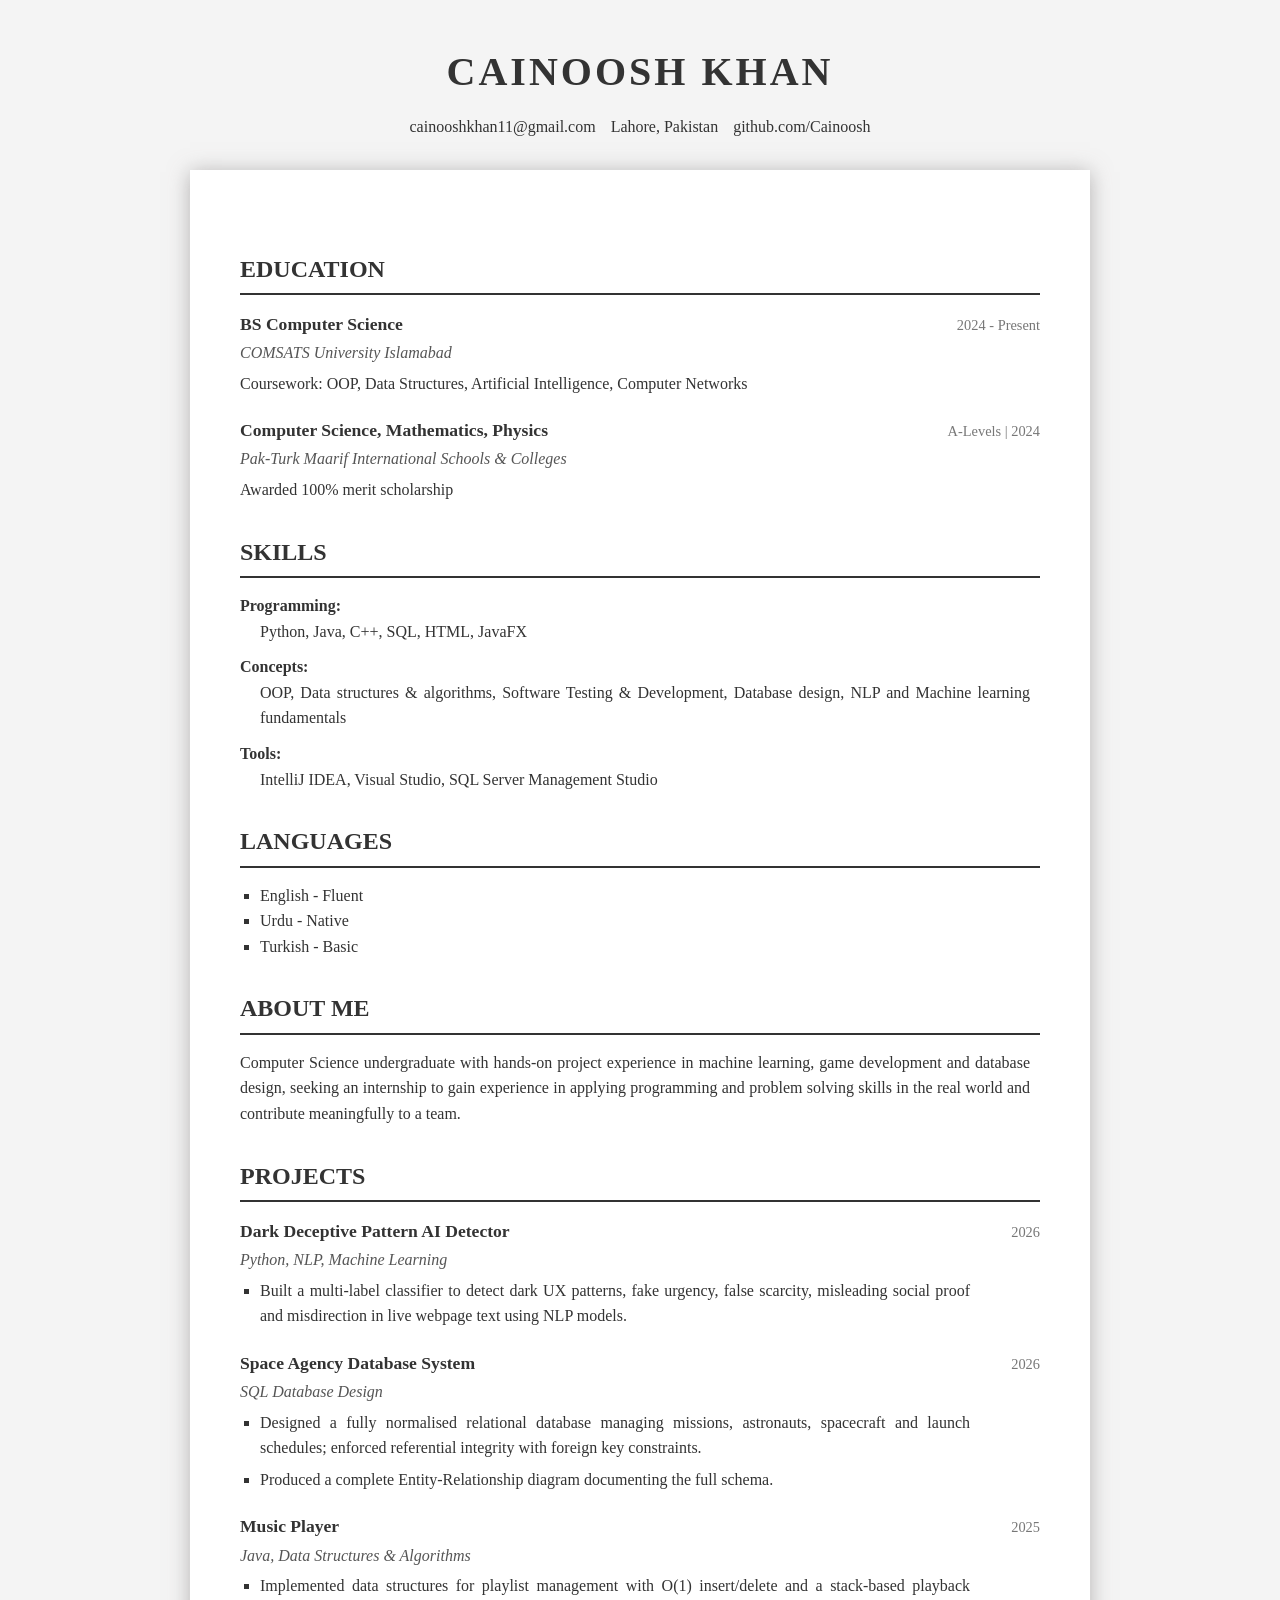
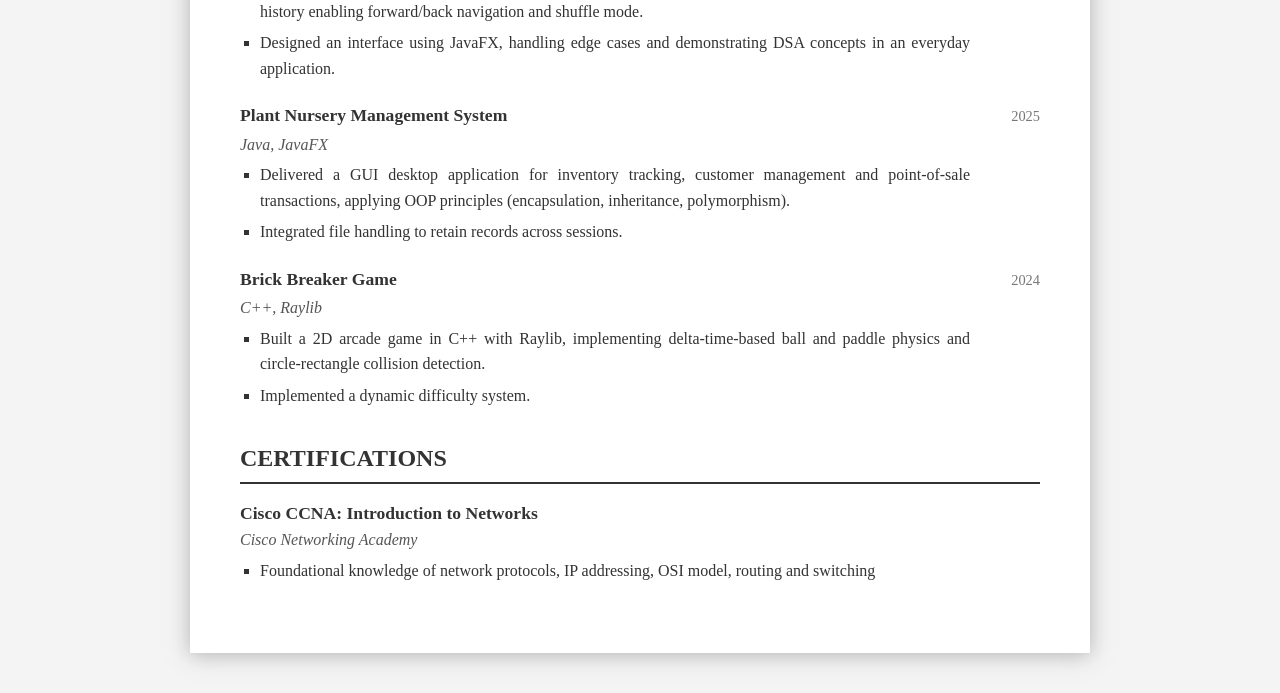
==== Assignment 1/cv.html @ 8eba665d "Add files via upload" ====
<!doctype html>
<html lang="en">
  <head>
    <meta charset="UTF-8" />
    <meta name="viewport" content="width=device-width, initial-scale=1.0" />
    <title>CV</title>
    <link rel="stylesheet" href="style.css" />
  </head>
  <body>
    <div class="header">
      <h1>Cainoosh Khan</h1>
      <ul class="contact">
        <li>
          <a href="mailto:cainooshkhan11@gmail.com">cainooshkhan11@gmail.com</a>
        </li>
        <li>Lahore, Pakistan</li>
        <li><a href="https://github.com/Cainoosh">github.com/Cainoosh</a></li>
      </ul>
    </div>

    <div class="main">
      <section class="education">
        <h2 class="section-title">EDUCATION</h2>
        <div class="edu-item">
          <div class="item-header">
            <p class="degree">BS Computer Science</p>
            <p class="edu-date">2024 - Present</p>
          </div>
          <p class="uni">COMSATS University Islamabad</p>
          <p class="edu-details">
            Coursework: OOP, Data Structures, Artificial Intelligence, Computer
            Networks
          </p>
        </div>
        <div class="edu-item">
          <div class="item-header">
            <p class="degree">Computer Science, Mathematics, Physics</p>
            <p class="edu-date">A-Levels | 2024</p>
          </div>
          <p class="uni">Pak-Turk Maarif International Schools & Colleges</p>
          <p class="edu-details">Awarded 100% merit scholarship</p>
        </div>
      </section>

      <section class="skills">
        <h2 class="section-title">SKILLS</h2>
        <p class="skill-title">Programming:</p>
        <p class="skill-list">Python, Java, C++, SQL, HTML, JavaFX</p>
        <p class="skill-title">Concepts:</p>
        <p class="skill-list">
          OOP, Data structures & algorithms, Software Testing & Development,
          Database design, NLP and Machine learning fundamentals
        </p>
        <p class="skill-title">Tools:</p>
        <p class="skill-list">
          IntelliJ IDEA, Visual Studio, SQL Server Management Studio
        </p>
      </section>

      <section class="languages">
        <h2 class="section-title">LANGUAGES</h2>
        <ul class="languages-list">
          <li>English - Fluent</li>
          <li>Urdu - Native</li>
          <li>Turkish - Basic</li>
        </ul>
      </section>

      <section class="about">
        <h2 class="section-title">ABOUT ME</h2>
        <p class="about-text">
          Computer Science undergraduate with hands-on project experience in
          machine learning, game development and database design, seeking an
          internship to gain experience in applying programming and problem
          solving skills in the real world and contribute meaningfully to a
          team.
        </p>
      </section>

      <section class="projects">
        <h2 class="section-title">PROJECTS</h2>

        <div class="project-item">
          <div class="project1">
            <div class="item-header">
              <h3 class="project-name">Dark Deceptive Pattern AI Detector</h3>
              <p class="project-date">2026</p>
            </div>
            <p class="project-tech">Python, NLP, Machine Learning</p>
            <ul class="project-details">
              <li>
                Built a multi-label classifier to detect dark UX patterns, fake
                urgency, false scarcity, misleading social proof and
                misdirection in live webpage text using NLP models.
              </li>
            </ul>
          </div>
        </div>

        <div class="project-item">
          <div class="project2">
            <div class="item-header">
              <h3 class="project-name">Space Agency Database System</h3>
              <p class="project-date">2026</p>
            </div>
            <p class="project-tech">SQL Database Design</p>
            <ul class="project-details">
              <li>
                Designed a fully normalised relational database managing
                missions, astronauts, spacecraft and launch schedules; enforced
                referential integrity with foreign key constraints.
              </li>
              <li>
                Produced a complete Entity-Relationship diagram documenting the
                full schema.
              </li>
            </ul>
          </div>
        </div>

        <div class="project-item">
          <div class="project3">
            <div class="item-header">
              <h3 class="project-name">Music Player</h3>
              <p class="project-date">2025</p>
            </div>
            <p class="project-tech">Java, Data Structures & Algorithms</p>
            <ul class="project-details">
              <li>
                Implemented data structures for playlist management with O(1)
                insert/delete and a stack-based playback history enabling
                forward/back navigation and shuffle mode.
              </li>
              <li>
                Designed an interface using JavaFX, handling edge cases and
                demonstrating DSA concepts in an everyday application.
              </li>
            </ul>
          </div>
        </div>

        <div class="project-item">
          <div class="project4">
            <div class="item-header">
              <h3 class="project-name">Plant Nursery Management System</h3>
              <p class="project-date">2025</p>
            </div>
            <p class="project-tech">Java, JavaFX</p>
            <ul class="project-details">
              <li>
                Delivered a GUI desktop application for inventory tracking,
                customer management and point-of-sale transactions, applying OOP
                principles (encapsulation, inheritance, polymorphism).
              </li>
              <li>
                Integrated file handling to retain records across sessions.
              </li>
            </ul>
          </div>
        </div>

        <div class="project-item">
          <div class="project5">
            <div class="item-header">
              <h3 class="project-name">Brick Breaker Game</h3>
              <p class="project-date">2024</p>
            </div>
            <p class="project-tech">C++, Raylib</p>
            <ul class="project-details">
              <li>
                Built a 2D arcade game in C++ with Raylib, implementing
                delta-time-based ball and paddle physics and circle-rectangle
                collision detection.
              </li>
              <li>Implemented a dynamic difficulty system.</li>
            </ul>
          </div>
        </div>
      </section>

      <section class="certifications">
        <h2 class="section-title">CERTIFICATIONS</h2>
        <div class="cert-item">
          <h3 class="cert-name">Cisco CCNA: Introduction to Networks</h3>
          <p class="cert-issuer">Cisco Networking Academy</p>
          <ul class="cert-desc">
            <li>
              Foundational knowledge of network protocols, IP addressing, OSI
              model, routing and switching
            </li>
          </ul>
        </div>
      </section>
    </div>
  </body>
</html>
---- Assignment 1/style.css ----
body {
  font-family: "Times New Roman", Times, serif;
  line-height: 1.6;
  color: #333;
  max-width: 900px;
  margin: 0 auto;
  padding: 40px;
  background-color: #f4f4f4;
}

.main {
  background-color: #ffffff;
  padding: 50px;
  box-shadow: 0px 2px 20px rgba(121, 118, 118, 0.527);
}

.header {
  text-align: center;
  margin-bottom: 30px;
}

.header h1 {
  margin: 0;
  font-size: 2.5em;
  text-transform: uppercase;
  letter-spacing: 3px;
  animation: slideDown 0.8s ease-out forwards;
  opacity: 0;
}

@keyframes slideDown {
  from {
    opacity: 0;
    transform: translateY(-50px);
  }
  to {
    opacity: 1;
    transform: translateY(0);
  }
}

.contact {
  list-style-type: none;
  padding: 0;
  margin: 10px 0 0 0;
  display: flex;
  justify-content: center;
  flex-wrap: wrap;
  gap: 15px;
}

.contact a {
  text-decoration: none;
  color: #333;
}

.contact a:hover {
  text-decoration: underline;
}

.section-title {
  border-bottom: 2px solid #333;
  padding-bottom: 5px;
  margin-top: 30px;
  margin-bottom: 15px;
  font-size: 1.5em;
  text-transform: uppercase;
}

.skill-title {
  font-weight: bold;
  margin: 10px 0 0 0;
}

.skill-list {
  margin: 0 10px 0 20px;
  padding: 0;
}

.edu-item,
.project-item,
.cert-item {
  margin-bottom: 20px;
}

.item-header {
  display: flex;
  justify-content: space-between;
  align-items: baseline;
  margin-bottom: 2px;
}

.degree,
.project-name,
.cert-name {
  font-weight: bold;
  font-size: 1.1em;
  margin: 0;
}

.edu-date,
.project-date {
  font-size: 0.9em;
  color: #777;
  margin: 0;
}

.uni,
.project-tech,
.cert-issuer {
  font-style: italic;
  color: #555;
  margin: 0;
}

ul {
  margin: 5px 70px 0 20px;
  padding: 0;
  text-align: justify;
  list-style-type: square;
}

@keyframes slideIn {
  from {
    opacity: 0;
    transform: translateX(-20px);
  }
  to {
    opacity: 1;
    transform: translateX(0);
  }
}

.project1,
.project2,
.project3,
.project4,
.project5 {
  animation-name: slideIn;
  animation-timeline: view();
  animation-range: entry 0% cover 40%;
  animation-fill-mode: both;
}

.project-details li {
  margin-bottom: 6px;
}

.about-text,
.edu-details {
  margin: 5px 10px 0 0;
}

p {
  text-align: justify;
}
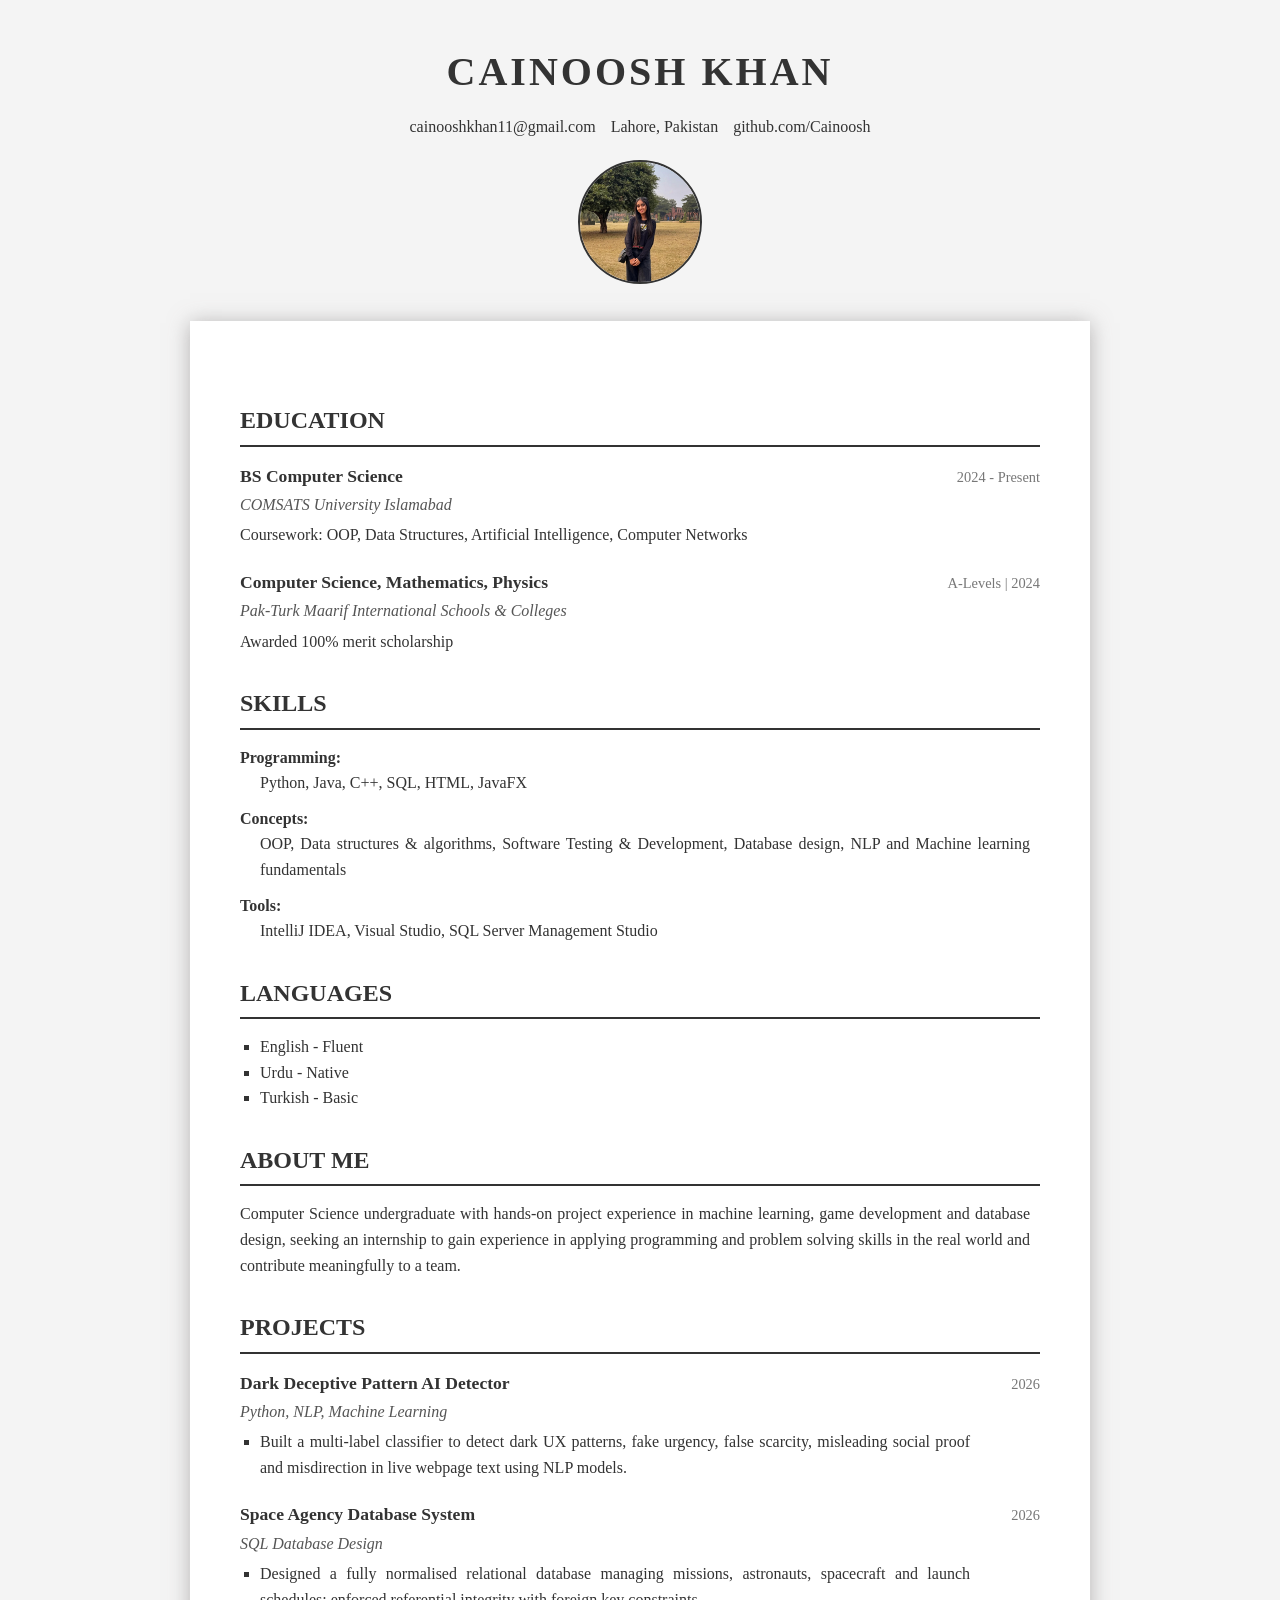
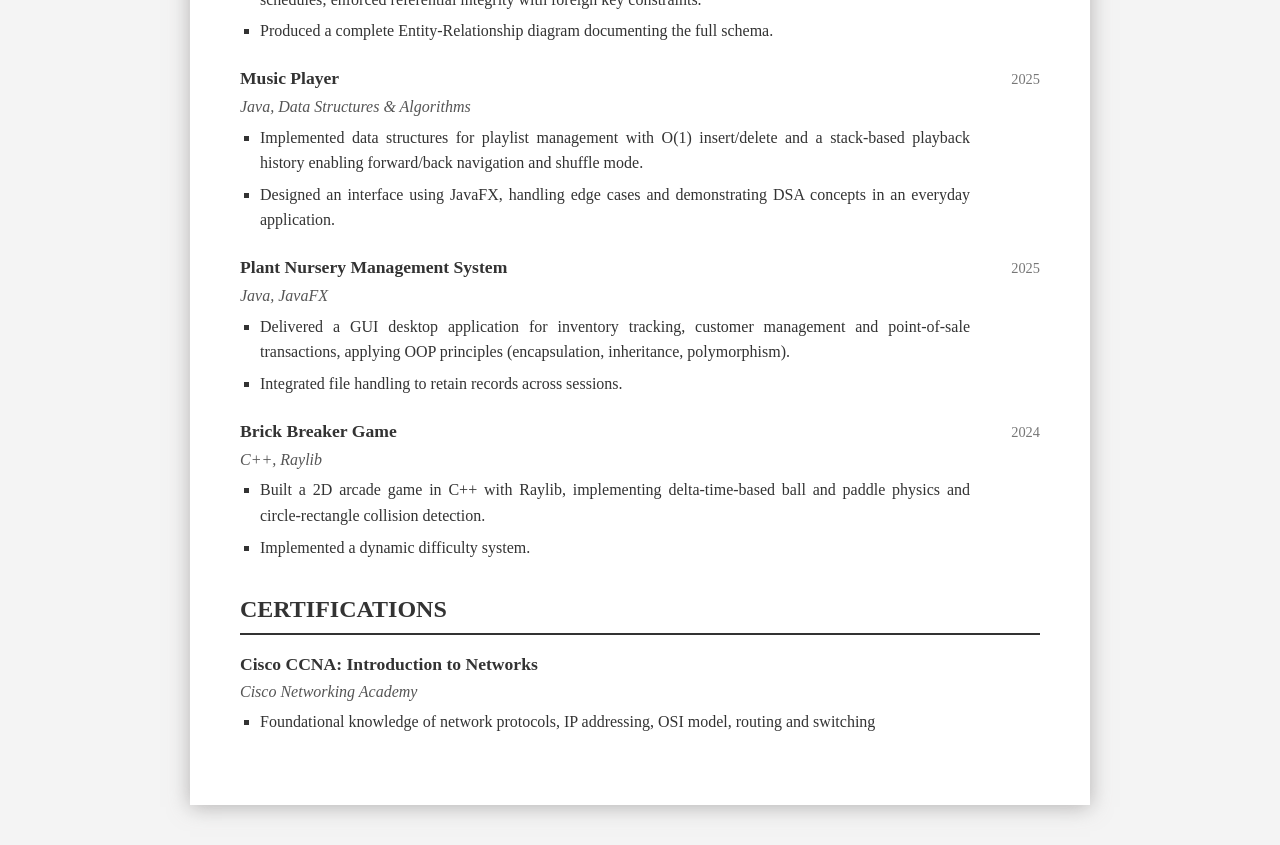
==== commit f3455cbd: "Add files via upload" ====
--- a/Assignment 1/cv.html
+++ b/Assignment 1/cv.html
@@ -16,6 +16,7 @@
         <li>Lahore, Pakistan</li>
         <li><a href="https://github.com/Cainoosh">github.com/Cainoosh</a></li>
       </ul>
+      <img src="pic.jpg" class="pic">
     </div>
 
     <div class="main">
--- a/Assignment 1/style.css
+++ b/Assignment 1/style.css
@@ -17,6 +17,14 @@
 .header {
   text-align: center;
   margin-bottom: 30px;
+}
+
+.pic {
+  border-radius: 50%;
+  border: 2px solid #333;
+  width: 120px;
+  height: 120px;
+  margin-top: 20px;
 }
 
 .header h1 {
